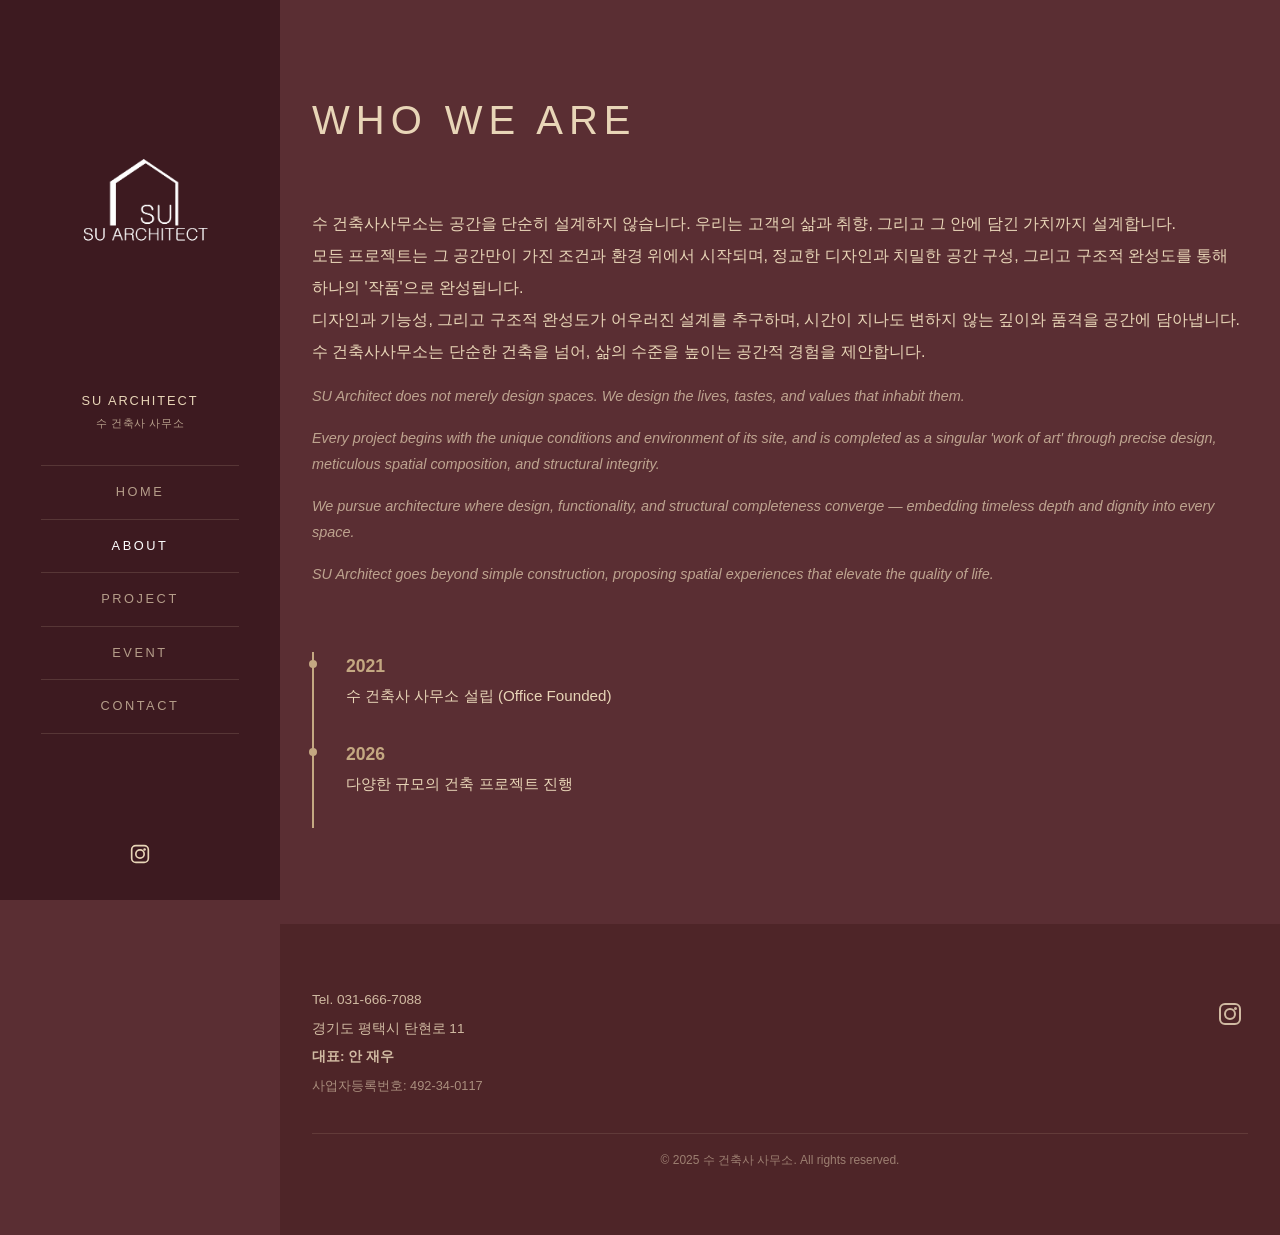
==== about.html @ de793cad "Add files via upload" ====
<!DOCTYPE html>
<html lang="ko">
<head>
  <meta charset="UTF-8">
  <meta name="viewport" content="width=device-width, initial-scale=1.0">
  <title>About | 수 건축사 사무소</title>
  <link rel="icon" type="image/svg+xml" href="images/favicon.svg">
  <link rel="stylesheet" href="css/style.css">
</head>
<body>

  <!-- No-JS fallback navigation -->
  <nav class="no-js-nav" aria-label="Main navigation (no-JS fallback)">
    <a href="index.html">Home</a>
    <a href="about.html">About</a>
    <a href="project.html">Project</a>
    <a href="event.html">Event</a>
    <a href="contact.html">Contact</a>
  </nav>

  <div class="site-layout">

    <!-- Sidebar -->
    <aside class="sidebar" aria-label="Site sidebar">
      <div class="sidebar-logo">
        <a href="index.html"><img src="images/logo.png" alt="SU Architect" class="sidebar-logo-img"></a>
      </div>
      <div class="sidebar-company">
        <div class="sidebar-company-en">SU Architect</div>
        <div class="sidebar-company-ko">수 건축사 사무소</div>
      </div>
      <nav class="sidebar-nav" aria-label="Main navigation">
        <a href="index.html">Home</a>
        <a href="about.html" class="is-active">About</a>
        <a href="project.html">Project</a>
        <a href="event.html">Event</a>
        <a href="contact.html">Contact</a>
      </nav>
      <div class="sidebar-social">
        <a href="https://www.instagram.com/su_architect_/" target="_blank" aria-label="Instagram">
          <svg viewBox="0 0 24 24" xmlns="http://www.w3.org/2000/svg"><rect x="2" y="2" width="20" height="20" rx="5" ry="5" fill="none" stroke="currentColor" stroke-width="2"/><circle cx="12" cy="12" r="5" fill="none" stroke="currentColor" stroke-width="2"/><circle cx="17.5" cy="6.5" r="1.5" fill="currentColor"/></svg>
        </a>
      </div>
    </aside>

    <!-- Hamburger Button (mobile) -->
    <button class="hamburger-btn" aria-label="Toggle navigation" aria-expanded="false">
      <div class="hamburger-icon"><span></span><span></span><span></span></div>
    </button>

    <!-- Navigation Overlay (mobile) -->
    <div class="nav-overlay" aria-hidden="true">
      <nav class="nav-links" aria-label="Main navigation">
        <a href="index.html">Home</a>
        <a href="about.html">About</a>
        <a href="project.html">Project</a>
        <a href="event.html">Event</a>
        <a href="contact.html">Contact</a>
      </nav>
    </div>

    <!-- Main Content -->
    <div class="main-content">
      <section class="page-section">
        <h1 class="section-header">WHO WE ARE</h1>

        <div class="about-content">
          <div>
            <p class="about-description">
              수 건축사사무소는 공간을 단순히 설계하지 않습니다.
              우리는 고객의 삶과 취향, 그리고 그 안에 담긴 가치까지 설계합니다.
            </p>
            <p class="about-description">
              모든 프로젝트는 그 공간만이 가진 조건과 환경 위에서 시작되며, 정교한 디자인과 치밀한 공간 구성, 그리고 구조적 완성도를 통해 하나의 '작품'으로 완성됩니다.
            </p>
            <p class="about-description">
              디자인과 기능성, 그리고 구조적 완성도가 어우러진 설계를 추구하며, 시간이 지나도 변하지 않는 깊이와 품격을 공간에 담아냅니다.
            </p>
            <p class="about-description">
              수 건축사사무소는 단순한 건축을 넘어, 삶의 수준을 높이는 공간적 경험을 제안합니다.
            </p>
            <p class="about-description-en">
              SU Architect does not merely design spaces.
              We design the lives, tastes, and values that inhabit them.
            </p>
            <p class="about-description-en">
              Every project begins with the unique conditions and environment of its site, and is completed as a singular 'work of art' through precise design, meticulous spatial composition, and structural integrity.
            </p>
            <p class="about-description-en">
              We pursue architecture where design, functionality, and structural completeness converge — embedding timeless depth and dignity into every space.
            </p>
            <p class="about-description-en">
              SU Architect goes beyond simple construction, proposing spatial experiences that elevate the quality of life.
            </p>
          </div>

          <div class="about-timeline">
            <div class="timeline-item">
              <div class="timeline-year">2021</div>
              <div class="timeline-desc">수 건축사 사무소 설립 (Office Founded)</div>
            </div>
            <div class="timeline-item">
              <div class="timeline-year">2026</div>
              <div class="timeline-desc">다양한 규모의 건축 프로젝트 진행</div>
            </div>
          </div>
        </div>
      </section>

      <!-- Footer -->
      <footer class="site-footer">
        <div class="footer-inner">
          <div class="footer-top">
            <div class="footer-info">
              <p>Tel. 031-666-7088</p>
              <p>경기도 평택시 탄현로 11</p>
              <p class="footer-representative">대표: 안 재우</p>
              <p class="footer-registration">사업자등록번호: 492-34-0117</p>
            </div>
            <div class="footer-social">
              <a href="https://www.instagram.com/su_architect_/" target="_blank" class="social-link" aria-label="Instagram">
                <svg viewBox="0 0 24 24" xmlns="http://www.w3.org/2000/svg"><rect x="2" y="2" width="20" height="20" rx="5" ry="5" fill="none" stroke="currentColor" stroke-width="2"/><circle cx="12" cy="12" r="5" fill="none" stroke="currentColor" stroke-width="2"/><circle cx="17.5" cy="6.5" r="1.5" fill="currentColor"/></svg>
              </a>
            </div>
          </div>
          <div class="footer-copyright">
            © 2025 수 건축사 사무소. All rights reserved.
          </div>
        </div>
      </footer>
    </div>

  </div>

  <script src="js/main.js"></script>
</body>
</html>
---- css/style.css ----
/* ==========================================================================
   SU Architect — style.css
   SU 건축사 사무소
   ========================================================================== */

/* ---------- CSS Custom Properties ---------- */
:root {
  --color-dark-red: #4E2528;
  --color-darker-red: #5A2E33;
  --color-bright-red: #C4A882;
  --color-accent-red: #D4B896;
  --color-white: #FFFFFF;
  --color-off-white: #F5F5F5;
  --color-text: #333333;
  --color-cream: #E8D5B7;
  --color-cream-light: rgba(232, 213, 183, 0.85);

  --color-sidebar-bg: #3D1A20;
  --color-sidebar-text: rgba(232, 213, 183, 0.7);
  --color-sidebar-text-active: #E8D5B7;

  --sidebar-width: 280px;

  --font-heading: 'Helvetica Neue', Arial, sans-serif;
  --font-body: 'Noto Sans KR', 'Helvetica Neue', Arial, sans-serif;

  --space-xs: 0.25rem;
  --space-sm: 0.5rem;
  --space-md: 1rem;
  --space-lg: 2rem;
  --space-xl: 4rem;
  --space-2xl: 6rem;
}

/* ---------- CSS Reset / Base Styles ---------- */
*,
*::before,
*::after {
  margin: 0;
  padding: 0;
  box-sizing: border-box;
}

html {
  font-size: 100%;
  scroll-behavior: smooth;
}

body {
  font-family: var(--font-body);
  font-size: 1rem;
  line-height: 1.6;
  color: var(--color-cream);
  background-color: var(--color-darker-red);
  -webkit-font-smoothing: antialiased;
  -moz-osx-font-smoothing: grayscale;
}

img {
  max-width: 100%;
  height: auto;
  display: block;
}

a {
  color: inherit;
  text-decoration: none;
}

ul, ol {
  list-style: none;
}

h1, h2, h3, h4, h5, h6 {
  font-family: var(--font-heading);
  line-height: 1.2;
}

button, input, textarea {
  font: inherit;
  color: inherit;
  border: none;
  background: none;
}

/* ---------- No-JS Fallback Nav ---------- */
.no-js-nav {
  background-color: var(--color-dark-red);
  padding: var(--space-sm) var(--space-md);
  display: flex;
  flex-wrap: wrap;
  gap: var(--space-sm);
  justify-content: center;
}

.no-js-nav a {
  color: var(--color-cream);
  font-family: var(--font-heading);
  font-size: 0.9rem;
  letter-spacing: 0.05em;
  padding: var(--space-xs) var(--space-sm);
}

.no-js-nav a:hover {
  color: var(--color-accent-red);
}

/* Hide no-js nav when JS is active */
body.js-enabled .no-js-nav {
  display: none;
}

/* ---------- Site Layout (Sidebar + Main) ---------- */
.site-layout {
  display: flex;
  min-height: 100vh;
}

/* ---------- Sidebar ---------- */
.sidebar {
  position: fixed;
  top: 0;
  left: 0;
  width: var(--sidebar-width);
  height: 100vh;
  background-color: var(--color-sidebar-bg);
  display: flex;
  flex-direction: column;
  align-items: center;
  padding: var(--space-lg) var(--space-md);
  z-index: 900;
  overflow-y: auto;
}

.sidebar-logo {
  margin-bottom: var(--space-sm);
}

.sidebar-logo-img {
  width: 250px;
  max-width: 100%;
  height: auto;
  filter: invert(1) brightness(2);
}

.sidebar-company {
  text-align: center;
  margin-bottom: var(--space-lg);
}

.sidebar-company-en {
  font-family: var(--font-heading);
  font-size: 0.8rem;
  letter-spacing: 0.15em;
  color: var(--color-cream);
  text-transform: uppercase;
  font-weight: 300;
  margin-bottom: var(--space-xs);
}

.sidebar-company-ko {
  font-family: var(--font-body);
  font-size: 0.7rem;
  color: var(--color-sidebar-text);
  letter-spacing: 0.05em;
}

.sidebar-nav {
  display: flex;
  flex-direction: column;
  align-items: center;
  gap: 0;
  flex-grow: 1;
  width: 80%;
}

.sidebar-nav a {
  font-family: var(--font-heading);
  font-size: 0.8rem;
  letter-spacing: 0.2em;
  text-transform: uppercase;
  color: var(--color-sidebar-text);
  transition: color 0.3s ease;
  display: block;
  width: 100%;
  text-align: center;
  padding: var(--space-md) 0;
  border-bottom: 1px solid rgba(232, 213, 183, 0.15);
}

.sidebar-nav a:first-child {
  border-top: 1px solid rgba(232, 213, 183, 0.15);
}

.sidebar-nav a:hover {
  color: #FFFFFF;
}

.sidebar-nav a.is-active {
  color: #FFFFFF;
}

.sidebar-social {
  display: flex;
  gap: var(--space-md);
  margin-top: auto;
  padding-top: var(--space-lg);
}

.sidebar-social a {
  display: inline-flex;
  align-items: center;
  justify-content: center;
  width: 28px;
  height: 28px;
  transition: opacity 0.3s ease;
}

.sidebar-social a:hover {
  opacity: 0.7;
}

.sidebar-social svg {
  width: 20px;
  height: 20px;
  fill: var(--color-sidebar-text);
}

/* ---------- Main Content ---------- */
.main-content {
  margin-left: var(--sidebar-width);
  flex: 1;
  min-height: 100vh;
  display: flex;
  flex-direction: column;
  background-color: var(--color-darker-red);
}

/* ---------- Hamburger Button (mobile only) ---------- */
.hamburger-btn {
  position: fixed;
  top: var(--space-md);
  left: var(--space-md);
  z-index: 1000;
  width: 48px;
  height: 48px;
  cursor: pointer;
  background: none;
  border: none;
  padding: 0;
  display: none; /* hidden on desktop */
  align-items: center;
  justify-content: center;
}

.hamburger-icon {
  position: relative;
  width: 28px;
  height: 20px;
}

.hamburger-icon span {
  display: block;
  position: absolute;
  left: 0;
  width: 100%;
  height: 2px;
  background-color: var(--color-cream);
  transition: transform 0.3s ease, opacity 0.3s ease, top 0.3s ease;
}

.hamburger-icon span:nth-child(1) { top: 0; }
.hamburger-icon span:nth-child(2) { top: 9px; }
.hamburger-icon span:nth-child(3) { top: 18px; }

/* X animation when open */
.hamburger-btn.is-active .hamburger-icon span:nth-child(1) {
  top: 9px;
  transform: rotate(45deg);
}
.hamburger-btn.is-active .hamburger-icon span:nth-child(2) { opacity: 0; }
.hamburger-btn.is-active .hamburger-icon span:nth-child(3) {
  top: 9px;
  transform: rotate(-45deg);
}

/* ---------- Navigation Overlay (mobile only) ---------- */
.nav-overlay {
  position: fixed;
  top: 0;
  left: 0;
  width: 100%;
  height: 100%;
  background-color: var(--color-dark-red);
  z-index: 999;
  display: flex;
  align-items: center;
  justify-content: center;
  opacity: 0;
  visibility: hidden;
  transition: opacity 0.4s ease, visibility 0.4s ease;
}

.nav-overlay.is-open {
  opacity: 1;
  visibility: visible;
}

.nav-links {
  display: flex;
  flex-direction: column;
  align-items: center;
  gap: var(--space-xl);
}

.nav-links a {
  color: var(--color-cream);
  font-family: var(--font-heading);
  font-size: 2rem;
  letter-spacing: 0.15em;
  text-transform: uppercase;
  transition: color 0.3s ease, transform 0.3s ease;
  opacity: 0;
  transform: translateY(20px);
}

.nav-overlay.is-open .nav-links a {
  opacity: 1;
  transform: translateY(0);
}

.nav-overlay.is-open .nav-links a:nth-child(1) { transition-delay: 0.1s; }
.nav-overlay.is-open .nav-links a:nth-child(2) { transition-delay: 0.15s; }
.nav-overlay.is-open .nav-links a:nth-child(3) { transition-delay: 0.2s; }
.nav-overlay.is-open .nav-links a:nth-child(4) { transition-delay: 0.25s; }
.nav-overlay.is-open .nav-links a:nth-child(5) { transition-delay: 0.3s; }

.nav-links a:hover {
  color: var(--color-accent-red);
  transform: scale(1.05);
}

/* ---------- Hero Section ---------- */
.hero-section {
  width: 100%;
  height: 100vh;
  background-color: var(--color-darker-red);
  display: flex;
  flex-direction: column;
  align-items: center;
  justify-content: center;
  text-align: center;
  padding: var(--space-lg);
  position: relative;
}

.hero-with-bg {
  background: url('../images/main.jpg') center center / cover no-repeat;
}

.hero-with-bg::before {
  content: '';
  position: absolute;
  top: 0;
  left: 0;
  width: 100%;
  height: 100%;
  background-color: rgba(90, 46, 51, 0.35);
}

.hero-with-bg .hero-title,
.hero-with-bg .hero-subtitle {
  position: relative;
  z-index: 1;
  text-shadow: 0 2px 20px rgba(0, 0, 0, 0.5);
}

.hero-title {
  color: var(--color-cream);
  font-family: var(--font-heading);
  font-size: clamp(1.2rem, 5vw, 3.5rem);
  letter-spacing: 0.4em;
  font-weight: 700;
  margin-bottom: var(--space-lg);
  white-space: nowrap;
}

.hero-subtitle {
  color: var(--color-cream-light);
  font-family: var(--font-heading);
  font-size: clamp(0.7rem, 2.5vw, 1.2rem);
  letter-spacing: 0.2em;
  font-weight: 600;
  text-transform: uppercase;
  white-space: nowrap;
}

/* ---------- Footer ---------- */
.site-footer {
  background-color: var(--color-dark-red);
  color: var(--color-cream-light);
  padding: var(--space-xl) var(--space-lg);
  font-size: 0.85rem;
  line-height: 1.8;
}

.footer-inner {
  max-width: 1200px;
  margin: 0 auto;
  display: flex;
  flex-direction: column;
  gap: var(--space-lg);
}

.footer-top {
  display: flex;
  flex-direction: column;
  gap: var(--space-md);
}

.footer-info p { margin-bottom: var(--space-xs); }
.footer-representative { font-weight: 600; }
.footer-registration { opacity: 0.7; font-size: 0.8rem; }

.footer-social {
  display: flex;
  gap: var(--space-md);
  align-items: center;
  margin-top: var(--space-sm);
}

.social-link {
  display: inline-flex;
  align-items: center;
  justify-content: center;
  width: 36px;
  height: 36px;
  transition: opacity 0.3s ease;
}
.social-link:hover { opacity: 0.7; }
.social-link svg { width: 24px; height: 24px; fill: var(--color-cream); }

.footer-copyright {
  border-top: 1px solid rgba(232, 213, 183, 0.2);
  padding-top: var(--space-md);
  font-size: 0.75rem;
  opacity: 0.6;
  text-align: center;
}

/* ---------- Page Sections ---------- */
.page-section {
  max-width: 1200px;
  margin: 0 auto;
  padding: var(--space-2xl) var(--space-lg);
}

.section-header {
  font-family: var(--font-heading);
  font-size: 2rem;
  letter-spacing: 0.15em;
  text-transform: uppercase;
  color: var(--color-cream);
  margin-bottom: var(--space-xl);
  font-weight: 300;
}

/* ---------- Project Page — Full-bleed Layout ---------- */
.project-header {
  text-align: center;
  padding: var(--space-xl) var(--space-lg) var(--space-lg);
  background-color: var(--color-darker-red);
}

.project-title {
  color: var(--color-cream);
  font-family: var(--font-heading);
  font-size: clamp(1rem, 4.5vw, 3rem);
  letter-spacing: 0.4em;
  font-weight: 300;
  margin-bottom: var(--space-sm);
  white-space: nowrap;
}

.project-subtitle {
  color: var(--color-cream-light);
  font-family: var(--font-heading);
  font-size: clamp(0.65rem, 2vw, 0.85rem);
  letter-spacing: 0.2em;
  font-weight: 300;
  text-transform: uppercase;
  margin-bottom: var(--space-lg);
  white-space: nowrap;
}

.project-gallery-fullbleed {
  padding: 0;
}

.project-gallery-fullbleed .gallery-grid {
  grid-template-columns: repeat(3, 1fr);
  gap: 6px;
  padding: 6px;
}

/* ---------- Filter Tabs (Project Page) ---------- */
.filter-tabs {
  display: flex;
  align-items: center;
  justify-content: center;
  gap: 0;
  margin-bottom: 0;
  font-family: var(--font-heading);
  font-size: clamp(0.7rem, 2.5vw, 0.95rem);
  letter-spacing: 0.1em;
  white-space: nowrap;
  flex-wrap: nowrap;
}

.filter-tab {
  color: var(--color-sidebar-text);
  cursor: pointer;
  padding: var(--space-sm) var(--space-sm);
  transition: color 0.3s ease;
  background: none;
  border: none;
  font-family: inherit;
  font-size: inherit;
  letter-spacing: inherit;
}

.filter-tab:hover {
  color: var(--color-cream);
}

.filter-tab.is-active {
  color: var(--color-bright-red);
  font-weight: 600;
}

.filter-separator {
  color: rgba(232, 213, 183, 0.3);
  user-select: none;
}

/* ---------- About Page ---------- */
.about-content {
  display: flex;
  flex-direction: column;
  gap: var(--space-xl);
}

.about-description {
  font-size: 1rem;
  line-height: 2;
  color: var(--color-cream);
}

.about-description-en {
  font-size: 0.9rem;
  line-height: 1.8;
  color: var(--color-sidebar-text);
  margin-top: var(--space-md);
  font-style: italic;
}

.about-timeline {
  border-left: 2px solid var(--color-bright-red);
  padding-left: var(--space-lg);
}

.timeline-item {
  margin-bottom: var(--space-lg);
  position: relative;
}

.timeline-item::before {
  content: '';
  position: absolute;
  left: calc(-1 * var(--space-lg) - 5px);
  top: 0.5em;
  width: 8px;
  height: 8px;
  border-radius: 50%;
  background-color: var(--color-bright-red);
}

.timeline-year {
  font-family: var(--font-heading);
  font-weight: 600;
  color: var(--color-bright-red);
  font-size: 1.1rem;
  margin-bottom: var(--space-xs);
}

.timeline-desc {
  color: var(--color-cream);
  font-size: 0.95rem;
}

.about-representative {
  padding: var(--space-lg);
  border: 1px solid rgba(232, 213, 183, 0.2);
  background-color: var(--color-dark-red);
}

.about-representative h3 {
  font-family: var(--font-heading);
  font-size: 0.85rem;
  letter-spacing: 0.1em;
  text-transform: uppercase;
  color: var(--color-sidebar-text);
  margin-bottom: var(--space-sm);
}

.about-representative p {
  font-size: 1.2rem;
  color: var(--color-cream);
}

/* Gallery grid - first item featured large */
.gallery-grid {
  display: grid;
  grid-template-columns: repeat(2, 1fr);
  gap: 8px;
  padding: 8px;
}

.project-gallery-fullbleed .gallery-grid {
  grid-template-columns: repeat(3, 1fr);
  grid-template-rows: auto auto;
  gap: 6px;
  padding: 6px;
}

/* Gallery items are simple thumbnails now */

.gallery-item {
  position: relative;
  aspect-ratio: 4 / 3;
  overflow: hidden;
  cursor: pointer;
  border-radius: 8px;
}

.gallery-image {
  width: 100%;
  height: 100%;
  display: flex;
  align-items: center;
  justify-content: center;
  font-size: 0.85rem;
  color: rgba(232, 213, 183, 0.3);
}

.gallery-image-real {
  width: 100%;
  height: 100%;
  object-fit: cover;
}

a.gallery-item {
  text-decoration: none;
  color: inherit;
}

/* Gallery item hover overlay */

.gallery-overlay {
  position: absolute;
  top: 0;
  left: 0;
  width: 100%;
  height: 100%;
  background-color: rgba(78, 37, 40, 0.70);
  display: flex;
  align-items: center;
  justify-content: center;
  opacity: 0;
  transition: opacity 0.4s ease;
}

.gallery-item:hover .gallery-overlay {
  opacity: 1;
}

.gallery-title {
  color: var(--color-cream);
  font-family: var(--font-heading);
  font-size: 1rem;
  letter-spacing: 0.1em;
  text-align: center;
  padding: var(--space-md);
}

/* Gallery item hidden by filter */
.gallery-item.is-hidden {
  display: none;
}

/* Gallery placeholder backgrounds */
.gallery-item:nth-child(1) .gallery-image { background: linear-gradient(135deg, #2c2c2c, #4a4a4a); }
.gallery-item:nth-child(2) .gallery-image { background: linear-gradient(135deg, #3a1a1a, #5a2a2a); }
.gallery-item:nth-child(3) .gallery-image { background: linear-gradient(135deg, #1a2a3a, #2a3a4a); }
.gallery-item:nth-child(4) .gallery-image { background: linear-gradient(135deg, #2a2a1a, #4a4a2a); }
.gallery-item:nth-child(5) .gallery-image { background: linear-gradient(135deg, #1a3a2a, #2a4a3a); }
.gallery-item:nth-child(6) .gallery-image { background: linear-gradient(135deg, #3a2a3a, #4a3a4a); }
.gallery-item:nth-child(7) .gallery-image { background: linear-gradient(135deg, #2c1a2c, #4a2a4a); }
.gallery-item:nth-child(8) .gallery-image { background: linear-gradient(135deg, #1a2c2c, #2a4a4a); }
.gallery-item:nth-child(9) .gallery-image { background: linear-gradient(135deg, #3a3a1a, #5a5a2a); }
.gallery-item:nth-child(10) .gallery-image { background: linear-gradient(135deg, #2a1a2a, #4a2a3a); }
.gallery-item:nth-child(11) .gallery-image { background: linear-gradient(135deg, #1a2a2a, #2a4a3a); }
.gallery-item:nth-child(12) .gallery-image { background: linear-gradient(135deg, #2c2a1a, #4a3a2a); }

/* ---------- Contact Page ---------- */
.contact-page {
  padding-bottom: var(--space-2xl);
}

.contact-info {
  margin-bottom: var(--space-xl);
  line-height: 2.2;
  font-size: 0.95rem;
}

.contact-label {
  font-weight: 600;
  color: var(--color-bright-red);
}

/* ---------- Contact Form ---------- */
.contact-form {
  max-width: 600px;
}

.form-group {
  margin-bottom: var(--space-lg);
}

.form-group label {
  display: block;
  font-family: var(--font-heading);
  font-size: 0.85rem;
  letter-spacing: 0.05em;
  color: var(--color-cream);
  margin-bottom: var(--space-sm);
}

.required-mark {
  color: var(--color-bright-red);
}

.form-group input,
.form-group textarea {
  width: 100%;
  padding: 0.75rem 1rem;
  font-size: 0.95rem;
  color: var(--color-cream);
  background-color: var(--color-dark-red);
  border: 1px solid rgba(232, 213, 183, 0.3);
  border-radius: 2px;
  transition: border-color 0.3s ease, box-shadow 0.3s ease;
}

.form-group input:focus,
.form-group textarea:focus {
  outline: none;
  border-color: var(--color-bright-red);
  box-shadow: 0 0 0 2px rgba(196, 168, 130, 0.15);
}

.form-group input.is-invalid,
.form-group textarea.is-invalid {
  border-color: #e74c3c;
}

.form-group textarea {
  resize: vertical;
  min-height: 120px;
}

.form-group input::placeholder,
.form-group textarea::placeholder {
  color: var(--color-sidebar-text);
}

.error-message {
  display: block;
  min-height: 1.2em;
  font-size: 0.8rem;
  color: #e74c3c;
  margin-top: var(--space-xs);
}

.form-submit-btn {
  display: inline-block;
  padding: 0.85rem 2.5rem;
  font-family: var(--font-heading);
  font-size: 0.9rem;
  letter-spacing: 0.1em;
  color: var(--color-dark-red);
  background-color: var(--color-bright-red);
  border: none;
  cursor: pointer;
  transition: background-color 0.3s ease, transform 0.2s ease;
  text-transform: uppercase;
}

.form-submit-btn:hover {
  background-color: var(--color-accent-red);
  transform: translateY(-1px);
}

.form-submit-btn:active {
  transform: translateY(0);
}

/* ---------- Form Confirmation ---------- */
.form-confirmation {
  display: none;
  max-width: 600px;
  padding: var(--space-lg);
  background-color: var(--color-dark-red);
  border-left: 3px solid var(--color-bright-red);
  margin-top: var(--space-lg);
}

.form-confirmation.is-visible {
  display: block;
}

.confirmation-text {
  font-size: 1rem;
  line-height: 1.8;
  color: var(--color-cream);
}

/* ---------- Project Detail Page ---------- */
.project-detail {
  padding: var(--space-xl) var(--space-lg);
  max-width: 1200px;
  margin: 0 auto;
}

.back-link {
  display: inline-block;
  color: var(--color-sidebar-text);
  font-family: var(--font-heading);
  font-size: 0.85rem;
  letter-spacing: 0.05em;
  margin-bottom: var(--space-lg);
  transition: color 0.3s ease;
}

.back-link:hover {
  color: #FFFFFF;
}

.project-detail-layout {
  display: flex;
  flex-direction: column;
  gap: var(--space-xl);
}

.project-detail-images {
  display: flex;
  flex-direction: column;
  gap: var(--space-sm);
}

.project-detail-images img {
  width: 100%;
  height: auto;
  display: block;
}

.project-detail-info {
  padding: var(--space-md) 0;
}

.project-detail-title {
  font-family: var(--font-heading);
  font-size: 1.8rem;
  font-weight: 300;
  letter-spacing: 0.1em;
  color: var(--color-cream);
  margin-bottom: var(--space-sm);
}

.project-detail-category {
  display: inline-block;
  font-family: var(--font-heading);
  font-size: 0.75rem;
  letter-spacing: 0.15em;
  text-transform: uppercase;
  color: var(--color-bright-red);
  border: 1px solid var(--color-bright-red);
  padding: 0.2rem 0.6rem;
  margin-bottom: var(--space-lg);
}

.project-detail-desc {
  margin-bottom: var(--space-lg);
}

.project-detail-desc p {
  color: var(--color-cream-light);
  font-size: 0.95rem;
  line-height: 1.9;
  margin-bottom: var(--space-md);
}

.project-detail-specs {
  border-top: 1px solid rgba(232, 213, 183, 0.15);
  padding-top: var(--space-md);
}

.project-detail-specs p {
  color: var(--color-cream-light);
  font-size: 0.9rem;
  line-height: 1.8;
}

.spec-label {
  color: var(--color-bright-red);
  font-weight: 600;
  margin-right: var(--space-sm);
}

@media (min-width: 768px) {
  .project-detail-layout {
    flex-direction: row;
  }

  .project-detail-images {
    flex: 3;
  }

  .project-detail-info {
    flex: 2;
    padding: 0 0 0 var(--space-xl);
    position: sticky;
    top: var(--space-lg);
    align-self: flex-start;
  }
}

/* ---------- Project Modal ---------- */
.project-modal {
  position: fixed;
  top: 0;
  left: 0;
  width: 100%;
  height: 100%;
  z-index: 2000;
  display: flex;
  align-items: center;
  justify-content: center;
  opacity: 0;
  visibility: hidden;
  transition: opacity 0.35s ease, visibility 0.35s ease;
}

.project-modal.is-open {
  opacity: 1;
  visibility: visible;
}

.project-modal-backdrop {
  position: absolute;
  top: 0;
  left: 0;
  width: 100%;
  height: 100%;
  background-color: rgba(90, 46, 51, 0.25);
  backdrop-filter: blur(8px);
  -webkit-backdrop-filter: blur(8px);
}

.project-modal-content {
  position: relative;
  background-color: rgba(78, 37, 40, 0.92);
  border-radius: 16px;
  max-width: 1400px;
  width: 95%;
  max-height: 95vh;
  overflow-y: auto;
  transform: translateY(30px) scale(0.95);
  transition: transform 0.35s ease;
  box-shadow: 0 20px 60px rgba(0, 0, 0, 0.3);
  border: 1px solid rgba(232, 213, 183, 0.1);
}

.project-modal.is-open .project-modal-content {
  transform: translateY(0) scale(1);
}

.project-modal-close {
  position: absolute;
  top: 12px;
  right: 16px;
  font-size: 2rem;
  color: var(--color-cream);
  cursor: pointer;
  z-index: 10;
  width: 40px;
  height: 40px;
  display: flex;
  align-items: center;
  justify-content: center;
  border-radius: 50%;
  transition: background-color 0.2s ease;
}

.project-modal-close:hover {
  background-color: rgba(255, 255, 255, 0.1);
}

.project-modal-body {
  display: flex;
  flex-direction: column;
}

.project-modal-images {
  display: flex;
  flex-direction: column;
  gap: 8px;
  padding: 8px;
}

/* Main hero image */
.project-modal-main-img {
  width: 100%;
  height: auto;
  border-radius: 12px;
  cursor: pointer;
  max-height: 60vh;
  object-fit: cover;
}

/* Horizontal thumbnail strip */
.project-modal-thumbs {
  display: flex;
  gap: 6px;
  overflow-x: auto;
  padding-bottom: 4px;
}

.project-modal-thumbs img {
  width: 120px;
  height: 80px;
  object-fit: cover;
  border-radius: 8px;
  cursor: pointer;
  opacity: 0.7;
  transition: opacity 0.3s ease;
  flex-shrink: 0;
}

.project-modal-thumbs img:hover,
.project-modal-thumbs img.is-active {
  opacity: 1;
}

/* Full-screen lightbox */
.lightbox {
  position: fixed;
  top: 0;
  left: 0;
  width: 100%;
  height: 100%;
  z-index: 3000;
  background-color: rgba(0, 0, 0, 0.9);
  display: flex;
  align-items: center;
  justify-content: center;
  opacity: 0;
  visibility: hidden;
  transition: opacity 0.3s ease, visibility 0.3s ease;
}

.lightbox.is-open {
  opacity: 1;
  visibility: visible;
}

.lightbox img {
  max-width: 90%;
  max-height: 90vh;
  border-radius: 8px;
}

.lightbox-close {
  position: absolute;
  top: 20px;
  right: 30px;
  font-size: 2.5rem;
  color: white;
  cursor: pointer;
  background: none;
  border: none;
  z-index: 10;
}

.project-modal-info {
  padding: var(--space-lg);
  background-color: var(--color-darker-red);
  border-radius: 12px;
  margin: 8px 8px 8px 0;
}

.project-modal-title {
  font-family: var(--font-heading);
  font-size: 1.5rem;
  font-weight: 300;
  letter-spacing: 0.1em;
  color: var(--color-cream);
  margin-bottom: var(--space-sm);
}

.project-modal-category {
  display: inline-block;
  font-family: var(--font-heading);
  font-size: 0.7rem;
  letter-spacing: 0.15em;
  text-transform: uppercase;
  color: var(--color-bright-red);
  border: 1px solid var(--color-bright-red);
  padding: 0.15rem 0.5rem;
  border-radius: 3px;
  margin-bottom: var(--space-lg);
}

.project-modal-desc p {
  color: var(--color-cream-light);
  font-size: 0.9rem;
  line-height: 1.9;
  margin-bottom: var(--space-md);
}

.project-modal-specs {
  border-top: 1px solid rgba(232, 213, 183, 0.15);
  padding-top: var(--space-md);
  margin-top: var(--space-sm);
}

.project-modal-specs p {
  color: var(--color-cream-light);
  font-size: 0.85rem;
  line-height: 1.8;
}

.project-modal-specs .spec-label {
  color: var(--color-bright-red);
  font-weight: 600;
}

@media (min-width: 768px) {
  .project-modal-body {
    flex-direction: row;
  }

  .project-modal-images {
    flex: 4;
  }

  .project-modal-info {
    flex: 1.5;
    padding: var(--space-xl) var(--space-lg);
    margin: 8px 8px 8px 0;
    min-width: 260px;
  }
}

/* ---------- Event Page — Blog Style ---------- */
.blog-list {
  display: flex;
  flex-direction: column;
  gap: var(--space-lg);
}

.blog-card {
  display: flex;
  gap: var(--space-lg);
  padding: var(--space-md);
  border-radius: 10px;
  background-color: var(--color-dark-red);
  cursor: pointer;
  transition: background-color 0.3s ease, transform 0.2s ease, border-color 0.3s ease;
  border: 1px solid transparent;
}

.blog-card:hover {
  background-color: rgba(255, 255, 255, 0.05);
  transform: translateY(-2px);
  border-color: var(--color-bright-red);
}

.blog-card-thumb {
  flex-shrink: 0;
  width: 200px;
  height: 140px;
  border-radius: 8px;
  overflow: hidden;
}

.blog-card-thumb img {
  width: 100%;
  height: 100%;
  object-fit: cover;
}

.blog-card-content {
  display: flex;
  flex-direction: column;
  justify-content: center;
  min-width: 0;
}

.blog-card-date {
  font-family: var(--font-heading);
  font-size: 0.75rem;
  letter-spacing: 0.1em;
  color: var(--color-bright-red);
  margin-bottom: var(--space-xs);
}

.blog-card-title {
  font-family: var(--font-heading);
  font-size: 1.1rem;
  font-weight: 400;
  letter-spacing: 0.03em;
  color: var(--color-cream);
  margin-bottom: var(--space-sm);
  line-height: 1.4;
}

.blog-card-excerpt {
  font-size: 0.85rem;
  line-height: 1.7;
  color: var(--color-sidebar-text);
  display: -webkit-box;
  -webkit-line-clamp: 2;
  -webkit-box-orient: vertical;
  overflow: hidden;
}

/* Blog Empty State — shown when there are no posts yet */
.blog-empty {
  padding: var(--space-xl) var(--space-lg);
  text-align: center;
  border: 1px dashed rgba(255, 255, 255, 0.15);
  border-radius: 4px;
  color: var(--color-sidebar-text);
}

.blog-empty-title {
  font-family: var(--font-heading);
  font-size: 1.25rem;
  letter-spacing: 0.05em;
  margin-bottom: var(--space-xs);
  color: inherit;
}

.blog-empty-desc {
  font-size: 0.9rem;
  line-height: 1.7;
  color: inherit;
  opacity: 0.75;
}

/* Blog Modal */
.blog-modal {
  position: fixed;
  top: 0;
  left: 0;
  width: 100%;
  height: 100%;
  z-index: 2000;
  display: flex;
  align-items: center;
  justify-content: center;
  opacity: 0;
  visibility: hidden;
  transition: opacity 0.35s ease, visibility 0.35s ease;
}

.blog-modal.is-open {
  opacity: 1;
  visibility: visible;
}

.blog-modal-backdrop {
  position: absolute;
  top: 0;
  left: 0;
  width: 100%;
  height: 100%;
  background-color: rgba(90, 46, 51, 0.25);
  backdrop-filter: blur(8px);
  -webkit-backdrop-filter: blur(8px);
}

.blog-modal-content {
  position: relative;
  background-color: rgba(78, 37, 40, 0.95);
  border-radius: 16px;
  max-width: 1000px;
  width: 92%;
  max-height: 90vh;
  overflow-y: auto;
  transform: translateY(30px) scale(0.95);
  transition: transform 0.35s ease;
  box-shadow: 0 20px 60px rgba(0, 0, 0, 0.3);
  border: 1px solid rgba(232, 213, 183, 0.1);
}

.blog-modal.is-open .blog-modal-content {
  transform: translateY(0) scale(1);
}

.blog-modal-close {
  position: absolute;
  top: 12px;
  right: 16px;
  font-size: 2rem;
  color: var(--color-cream);
  cursor: pointer;
  z-index: 10;
  width: 40px;
  height: 40px;
  display: flex;
  align-items: center;
  justify-content: center;
  border-radius: 50%;
  background: none;
  border: none;
  transition: background-color 0.2s ease;
}

.blog-modal-close:hover {
  background-color: rgba(255, 255, 255, 0.1);
}

.blog-modal-body {
  display: flex;
  flex-direction: column;
}

.blog-modal-image {
  padding: 12px 12px 0;
  display: flex;
  flex-direction: column;
  gap: 8px;
  overflow-y: auto;
}

.blog-modal-image img {
  width: 100%;
  height: auto;
  object-fit: cover;
  border-radius: 10px;
  flex-shrink: 0;
}

.blog-modal-info {
  padding: var(--space-lg);
}

.blog-modal-date {
  display: inline-block;
  font-family: var(--font-heading);
  font-size: 0.75rem;
  letter-spacing: 0.1em;
  color: var(--color-bright-red);
  margin-bottom: var(--space-sm);
}

.blog-modal-title {
  font-family: var(--font-heading);
  font-size: 1.4rem;
  font-weight: 300;
  letter-spacing: 0.05em;
  color: var(--color-cream);
  margin-bottom: var(--space-lg);
  line-height: 1.4;
}

.blog-modal-text p {
  color: var(--color-cream-light);
  font-size: 0.9rem;
  line-height: 1.9;
  margin-bottom: var(--space-md);
}

@media (min-width: 768px) {
  .blog-modal-body {
    flex-direction: row;
  }

  .blog-modal-image {
    flex: 1;
    padding: 12px;
    overflow-y: auto;
    max-height: 85vh;
  }

  .blog-modal-image img {
    height: auto;
    min-height: auto;
  }

  .blog-modal-info {
    flex: 1;
    padding: var(--space-xl) var(--space-lg);
    overflow-y: auto;
    max-height: 85vh;
  }
}

@media (max-width: 767px) {
  .blog-card {
    flex-direction: column;
    gap: var(--space-md);
  }

  .blog-card-thumb {
    width: 100%;
    height: 180px;
  }
}

.event-content {
  text-align: center;
  padding: var(--space-2xl) 0;
}

.event-placeholder {
  color: var(--color-sidebar-text);
  font-size: 1.1rem;
  letter-spacing: 0.05em;
}

/* ---------- Responsive: Mobile (below 768px) ---------- */
@media (max-width: 767px) {
  .sidebar {
    transform: translateX(-100%);
    transition: transform 0.3s ease;
  }

  .sidebar.is-open {
    transform: translateX(0);
  }

  .main-content {
    margin-left: 0;
  }

  .hamburger-btn {
    display: flex;
  }

  .hero-section {
    padding-top: 60px;
  }

  .gallery-grid {
    grid-template-columns: repeat(2, 1fr);
    gap: 6px;
  }
}

/* ---------- Responsive: Tablet (768px+) ---------- */
@media (min-width: 768px) {
  .footer-top {
    flex-direction: row;
    justify-content: space-between;
    align-items: flex-start;
  }

  .gallery-grid {
    grid-template-columns: repeat(3, 1fr);
    gap: 8px;
  }

  .section-header {
    font-size: 2.5rem;
  }
}

/* ---------- Responsive: Desktop (1024px+) ---------- */
@media (min-width: 1024px) {
  .gallery-grid {
    grid-template-columns: repeat(3, 1fr);
    gap: 10px;
  }
}
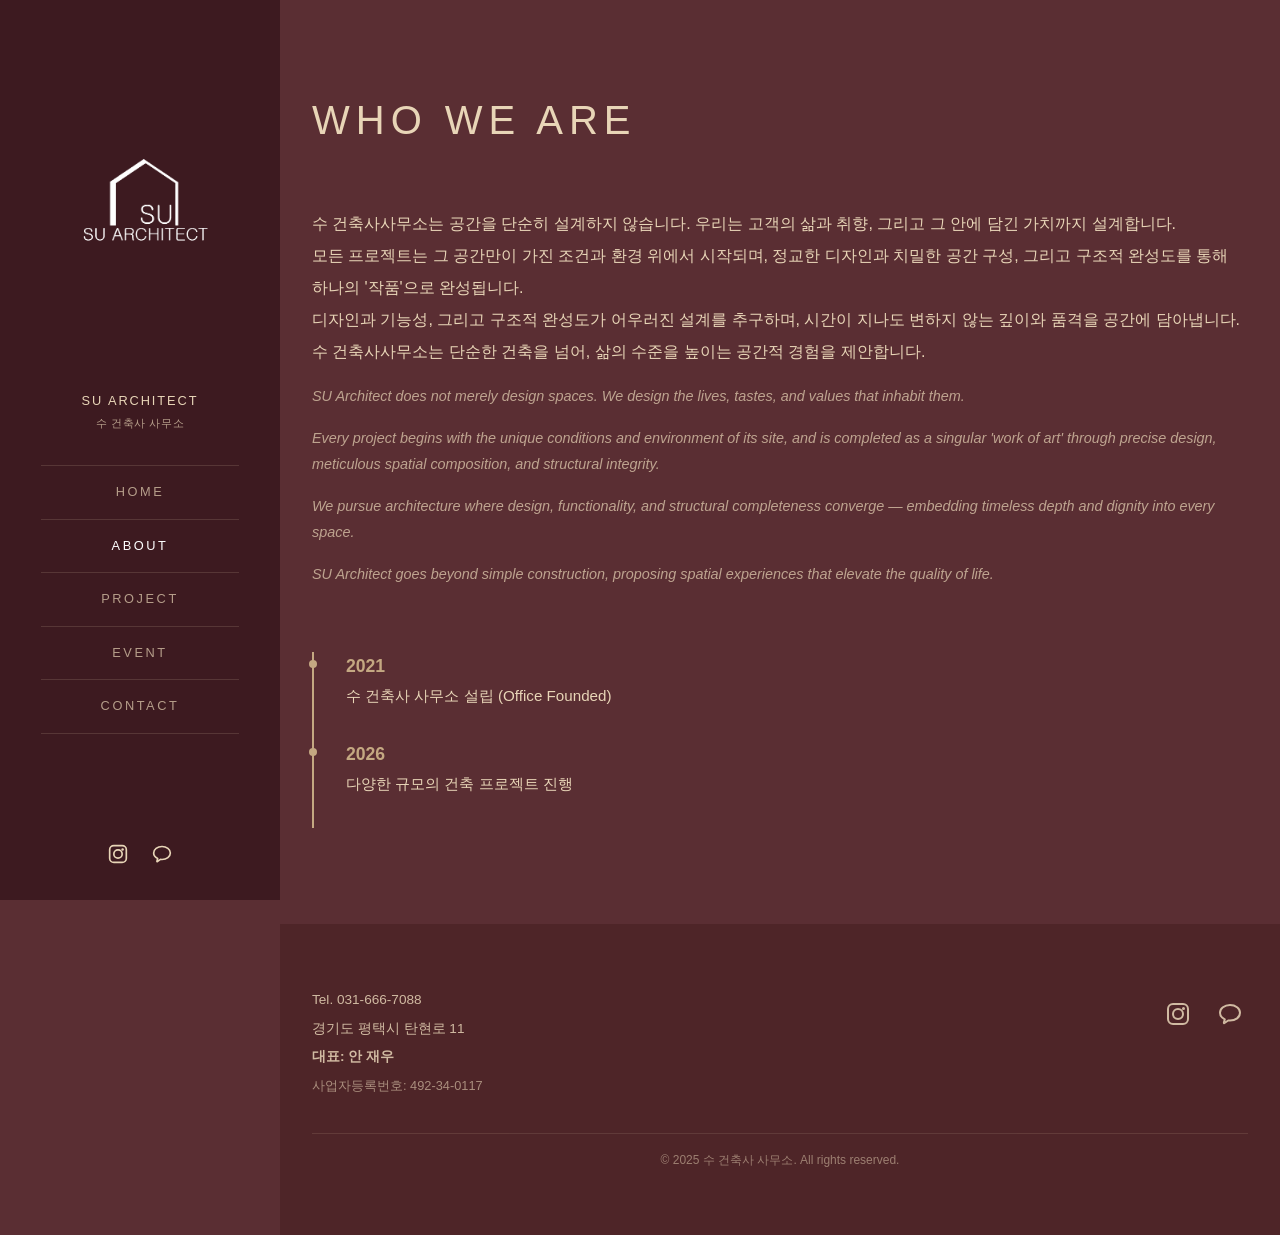
==== commit decb6427: "Add files via upload" ====
--- a/about.html
+++ b/about.html
@@ -3,9 +3,30 @@
 <head>
   <meta charset="UTF-8">
   <meta name="viewport" content="width=device-width, initial-scale=1.0">
-  <title>About | 수 건축사 사무소</title>
+  <title>About | 수 건축사 사무소 SU Architect | 평택·송탄 건축사무소 소개</title>
+  <meta name="description" content="2021년 설립, 평택 송탄의 수 건축사 사무소 소개. 대표 안재우. 경기도·수도권 주택·근린생활시설·호텔 건축설계·감리·시공·인테리어.">
+  <meta name="keywords" content="수 건축사, SU Architect, 평택 건축사, 송탄 건축사, 경기도 건축설계, 수도권 건축사무소, 안재우, 건축사무소 소개">
+  <meta name="author" content="수 건축사 사무소">
+  <meta name="robots" content="index, follow">
+  <meta name="theme-color" content="#4E2528">
+  <link rel="canonical" href="https://www.su-space.com/about.html">
   <link rel="icon" type="image/svg+xml" href="images/favicon.svg">
   <link rel="stylesheet" href="css/style.css">
+
+  <!-- Open Graph -->
+  <meta property="og:type" content="website">
+  <meta property="og:site_name" content="수 건축사 사무소">
+  <meta property="og:locale" content="ko_KR">
+  <meta property="og:title" content="About | 수 건축사 사무소 SU Architect">
+  <meta property="og:description" content="2021년 설립, 평택 송탄의 수 건축사 사무소 소개. 경기도·수도권 주택·근린생활시설·호텔 건축설계·감리·시공·인테리어.">
+  <meta property="og:url" content="https://www.su-space.com/about.html">
+  <meta property="og:image" content="https://www.su-space.com/images/main.jpg">
+
+  <!-- Twitter Card -->
+  <meta name="twitter:card" content="summary_large_image">
+  <meta name="twitter:title" content="About | 수 건축사 사무소 SU Architect">
+  <meta name="twitter:description" content="2021년 설립, 평택 송탄의 수 건축사 사무소. 경기도·수도권 주택·근린생활시설 건축설계·감리·시공.">
+  <meta name="twitter:image" content="https://www.su-space.com/images/main.jpg">
 </head>
 <body>
 
@@ -39,6 +60,9 @@
       <div class="sidebar-social">
         <a href="https://www.instagram.com/su_architect_/" target="_blank" aria-label="Instagram">
           <svg viewBox="0 0 24 24" xmlns="http://www.w3.org/2000/svg"><rect x="2" y="2" width="20" height="20" rx="5" ry="5" fill="none" stroke="currentColor" stroke-width="2"/><circle cx="12" cy="12" r="5" fill="none" stroke="currentColor" stroke-width="2"/><circle cx="17.5" cy="6.5" r="1.5" fill="currentColor"/></svg>
+        </a>
+        <a href="https://pf.kakao.com/_bUxlxan" target="_blank" rel="noopener" class="kakao-link" aria-label="카카오톡 문의하기">
+          <svg viewBox="0 0 24 24" xmlns="http://www.w3.org/2000/svg"><path d="M12 3C6.48 3 2 6.6 2 10.8c0 2.7 1.9 5.1 4.8 6.5l-.9 3.3c-.1.5.2.7.6.4l3.7-2.5c.6.1 1.2.1 1.8.1 5.5 0 10-3.4 10-7.8S17.5 3 12 3z" fill="none" stroke="currentColor" stroke-width="2" stroke-linejoin="round"/></svg>
         </a>
       </div>
     </aside>
@@ -121,6 +145,9 @@
               <a href="https://www.instagram.com/su_architect_/" target="_blank" class="social-link" aria-label="Instagram">
                 <svg viewBox="0 0 24 24" xmlns="http://www.w3.org/2000/svg"><rect x="2" y="2" width="20" height="20" rx="5" ry="5" fill="none" stroke="currentColor" stroke-width="2"/><circle cx="12" cy="12" r="5" fill="none" stroke="currentColor" stroke-width="2"/><circle cx="17.5" cy="6.5" r="1.5" fill="currentColor"/></svg>
               </a>
+              <a href="https://pf.kakao.com/_bUxlxan" target="_blank" rel="noopener" class="social-link social-link--kakao" aria-label="카카오톡 문의하기">
+                <svg viewBox="0 0 24 24" xmlns="http://www.w3.org/2000/svg"><path d="M12 3C6.48 3 2 6.6 2 10.8c0 2.7 1.9 5.1 4.8 6.5l-.9 3.3c-.1.5.2.7.6.4l3.7-2.5c.6.1 1.2.1 1.8.1 5.5 0 10-3.4 10-7.8S17.5 3 12 3z" fill="none" stroke="currentColor" stroke-width="2" stroke-linejoin="round"/></svg>
+              </a>
             </div>
           </div>
           <div class="footer-copyright">
--- a/css/style.css
+++ b/css/style.css
@@ -440,6 +440,16 @@
 .social-link:hover { opacity: 0.7; }
 .social-link svg { width: 24px; height: 24px; fill: var(--color-cream); }
 
+/* Kakao link tone-down — tone matched to cream icons so it sits well next to Instagram */
+.sidebar-social a.kakao-link svg,
+.footer-social a.social-link--kakao svg {
+  fill: #C9A94A;
+}
+.sidebar-social a.kakao-link:hover svg,
+.footer-social a.social-link--kakao:hover svg {
+  fill: #DEBE5D;
+}
+
 .footer-copyright {
   border-top: 1px solid rgba(232, 213, 183, 0.2);
   padding-top: var(--space-md);
@@ -835,6 +845,142 @@
   color: var(--color-cream);
 }
 
+/* ---------- Kakao Contact (카카오톡 문의) ---------- */
+/* KakaoTalk official brand colors: yellow #FEE500, brown text #3C1E1E */
+.kakao-cta {
+  display: inline-flex;
+  align-items: center;
+  gap: 0.6rem;
+  padding: 0.9rem 2rem;
+  background-color: #FEE500;
+  color: #3C1E1E;
+  font-family: var(--font-heading);
+  font-size: 1rem;
+  font-weight: 700;
+  letter-spacing: 0.04em;
+  text-decoration: none;
+  border-radius: 999px;
+  box-shadow: 0 6px 18px rgba(0, 0, 0, 0.2);
+  transition: transform 0.2s ease, box-shadow 0.2s ease, background-color 0.2s ease;
+}
+
+.kakao-cta:hover {
+  background-color: #FADA0A;
+  transform: translateY(-2px);
+  box-shadow: 0 10px 24px rgba(0, 0, 0, 0.28);
+}
+
+.kakao-cta:active {
+  transform: translateY(0);
+  box-shadow: 0 4px 12px rgba(0, 0, 0, 0.2);
+}
+
+.kakao-cta-icon {
+  display: inline-flex;
+  align-items: center;
+  justify-content: center;
+  width: 1.25rem;
+  height: 1.25rem;
+}
+
+.kakao-cta-icon svg {
+  width: 100%;
+  height: 100%;
+  display: block;
+}
+
+.kakao-cta--lg {
+  padding: 1rem 2.5rem;
+  font-size: 1.05rem;
+}
+
+/* Hero CTA placement */
+.hero-kakao-cta {
+  position: relative;
+  z-index: 1;
+  margin-top: var(--space-xl);
+}
+
+/* Contact page Kakao card */
+.kakao-contact {
+  display: flex;
+  gap: var(--space-xl);
+  align-items: center;
+  max-width: 720px;
+  padding: var(--space-xl);
+  background-color: var(--color-dark-red);
+  border-left: 3px solid var(--color-bright-red);
+  border-radius: 4px;
+}
+
+.kakao-contact-media {
+  flex-shrink: 0;
+  width: 180px;
+  height: 180px;
+  background-color: var(--color-cream);
+  border-radius: 8px;
+  padding: 0.75rem;
+  display: flex;
+  align-items: center;
+  justify-content: center;
+}
+
+.kakao-contact-img {
+  width: 100%;
+  height: 100%;
+  object-fit: contain;
+  display: block;
+}
+
+.kakao-contact-body {
+  flex: 1;
+  min-width: 0;
+}
+
+.kakao-contact-lead {
+  font-family: var(--font-heading);
+  font-size: 0.8rem;
+  letter-spacing: 0.15em;
+  text-transform: uppercase;
+  color: var(--color-bright-red);
+  margin-bottom: var(--space-xs);
+}
+
+.kakao-contact-title {
+  font-family: var(--font-heading);
+  font-size: 1.35rem;
+  font-weight: 700;
+  color: var(--color-cream);
+  margin-bottom: var(--space-sm);
+  line-height: 1.4;
+}
+
+.kakao-contact-desc {
+  font-size: 0.9rem;
+  line-height: 1.7;
+  color: var(--color-cream-light);
+  margin-bottom: var(--space-lg);
+}
+
+@media (max-width: 767px) {
+  .kakao-contact {
+    flex-direction: column;
+    text-align: center;
+    gap: var(--space-lg);
+    padding: var(--space-lg);
+  }
+
+  .kakao-contact-media {
+    width: 160px;
+    height: 160px;
+  }
+
+  .kakao-cta--lg {
+    padding: 0.9rem 2rem;
+    font-size: 1rem;
+  }
+}
+
 /* ---------- Project Detail Page ---------- */
 .project-detail {
   padding: var(--space-xl) var(--space-lg);
